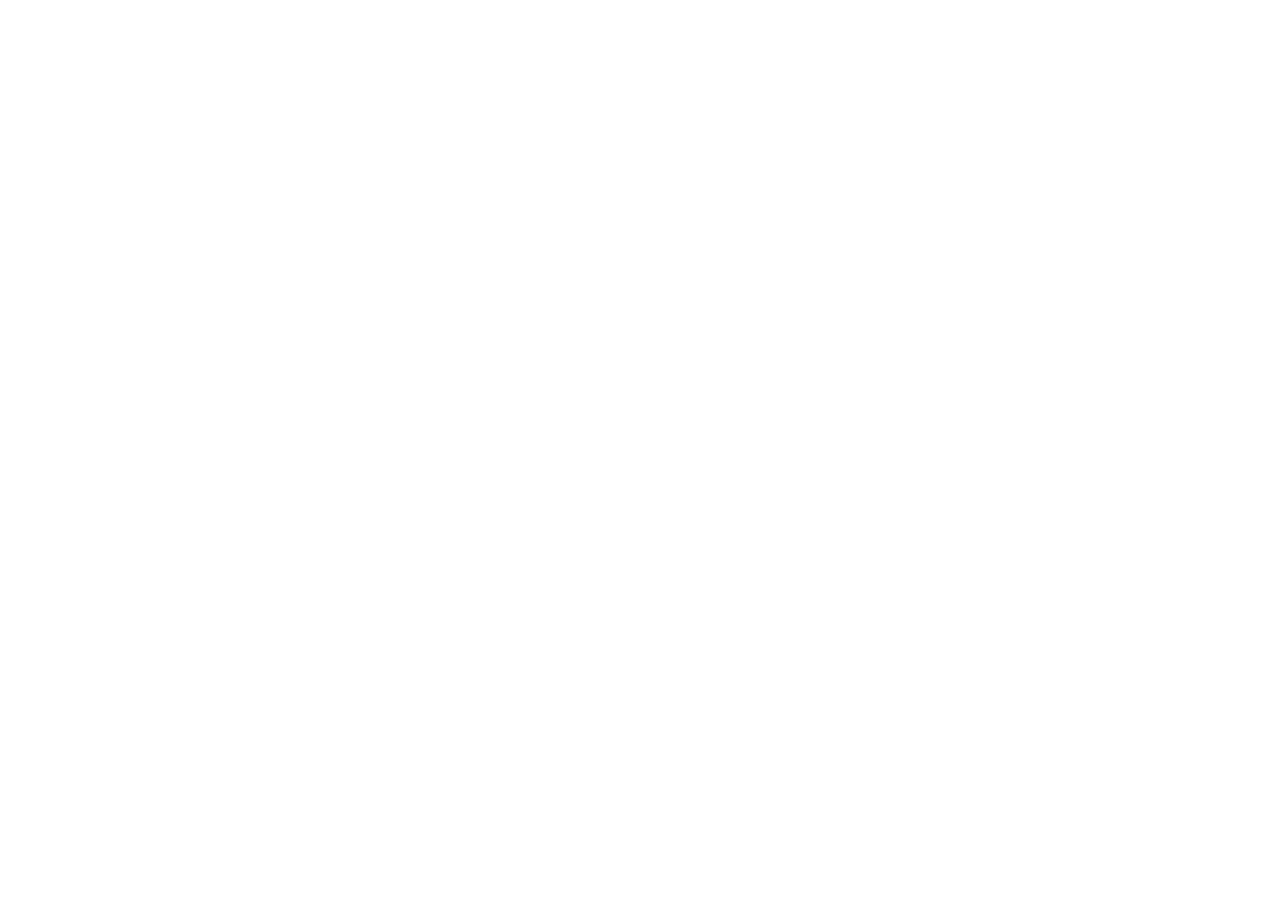
==== index.html @ 83942e4d "chore: initialisation de la structure du projet" ====
<!DOCTYPE html>
<html lang="fr">
<head>
    <meta charset="UTF-8">
    <meta name="viewport" content="width=device-width, initial-scale=1.0">
    <link rel="stylesheet" href="assets/css/style.css">
    <title>
        EducJeunes - ONG dédiée à l'éducation et à l'insertion des jeunes  </title>
    <link rel="preconnect" href="https://fonts.googleapis.com">
    <link rel="preconnect" href="https://fonts.gstatic.com" crossorigin>
    <link href="https://fonts.googleapis.com/css2?family=Oswald:wght@200..700&display=swap" rel="stylesheet">
</head>
<body>
    
</body>
</html>
---- assets/css/style.css ----
* {
    margin: 0;
    padding: 0;
    box-sizing: border-box;
}

body {
    font-family: "Oswald", sans-serif;
}
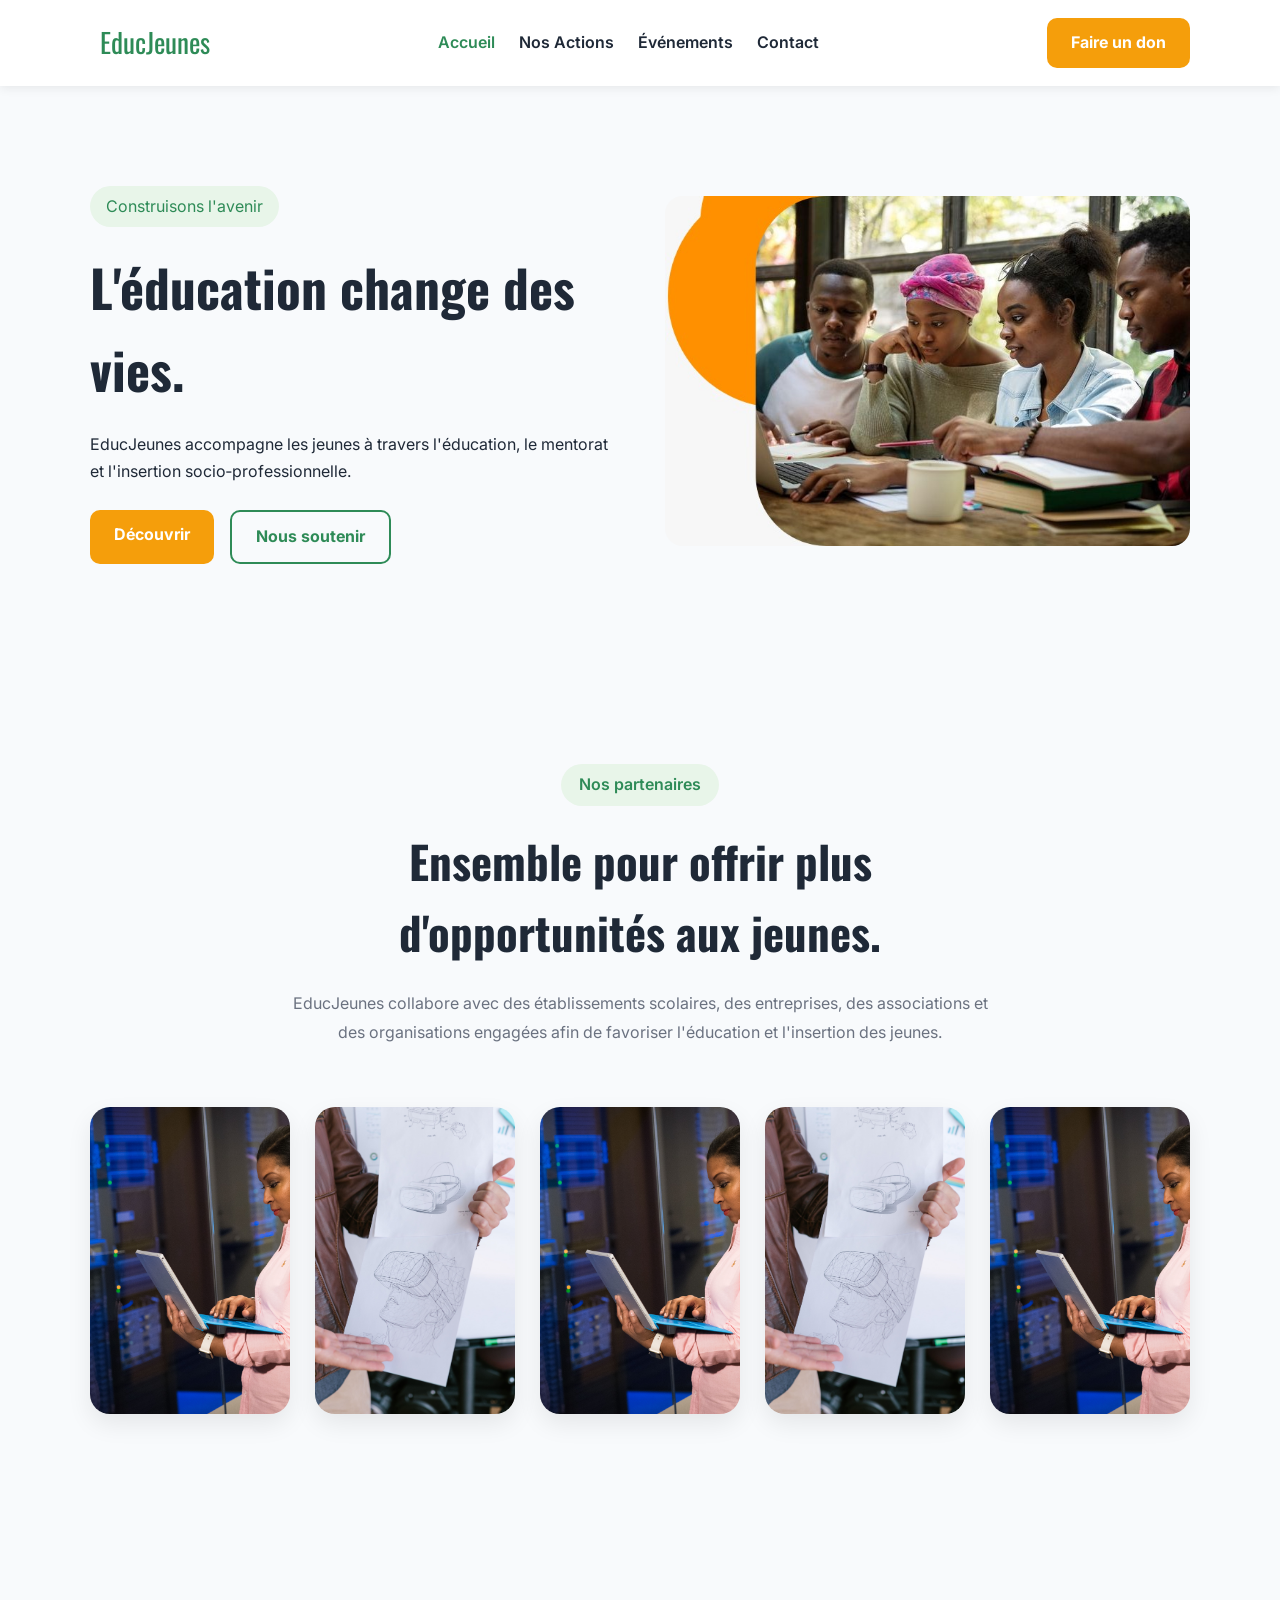
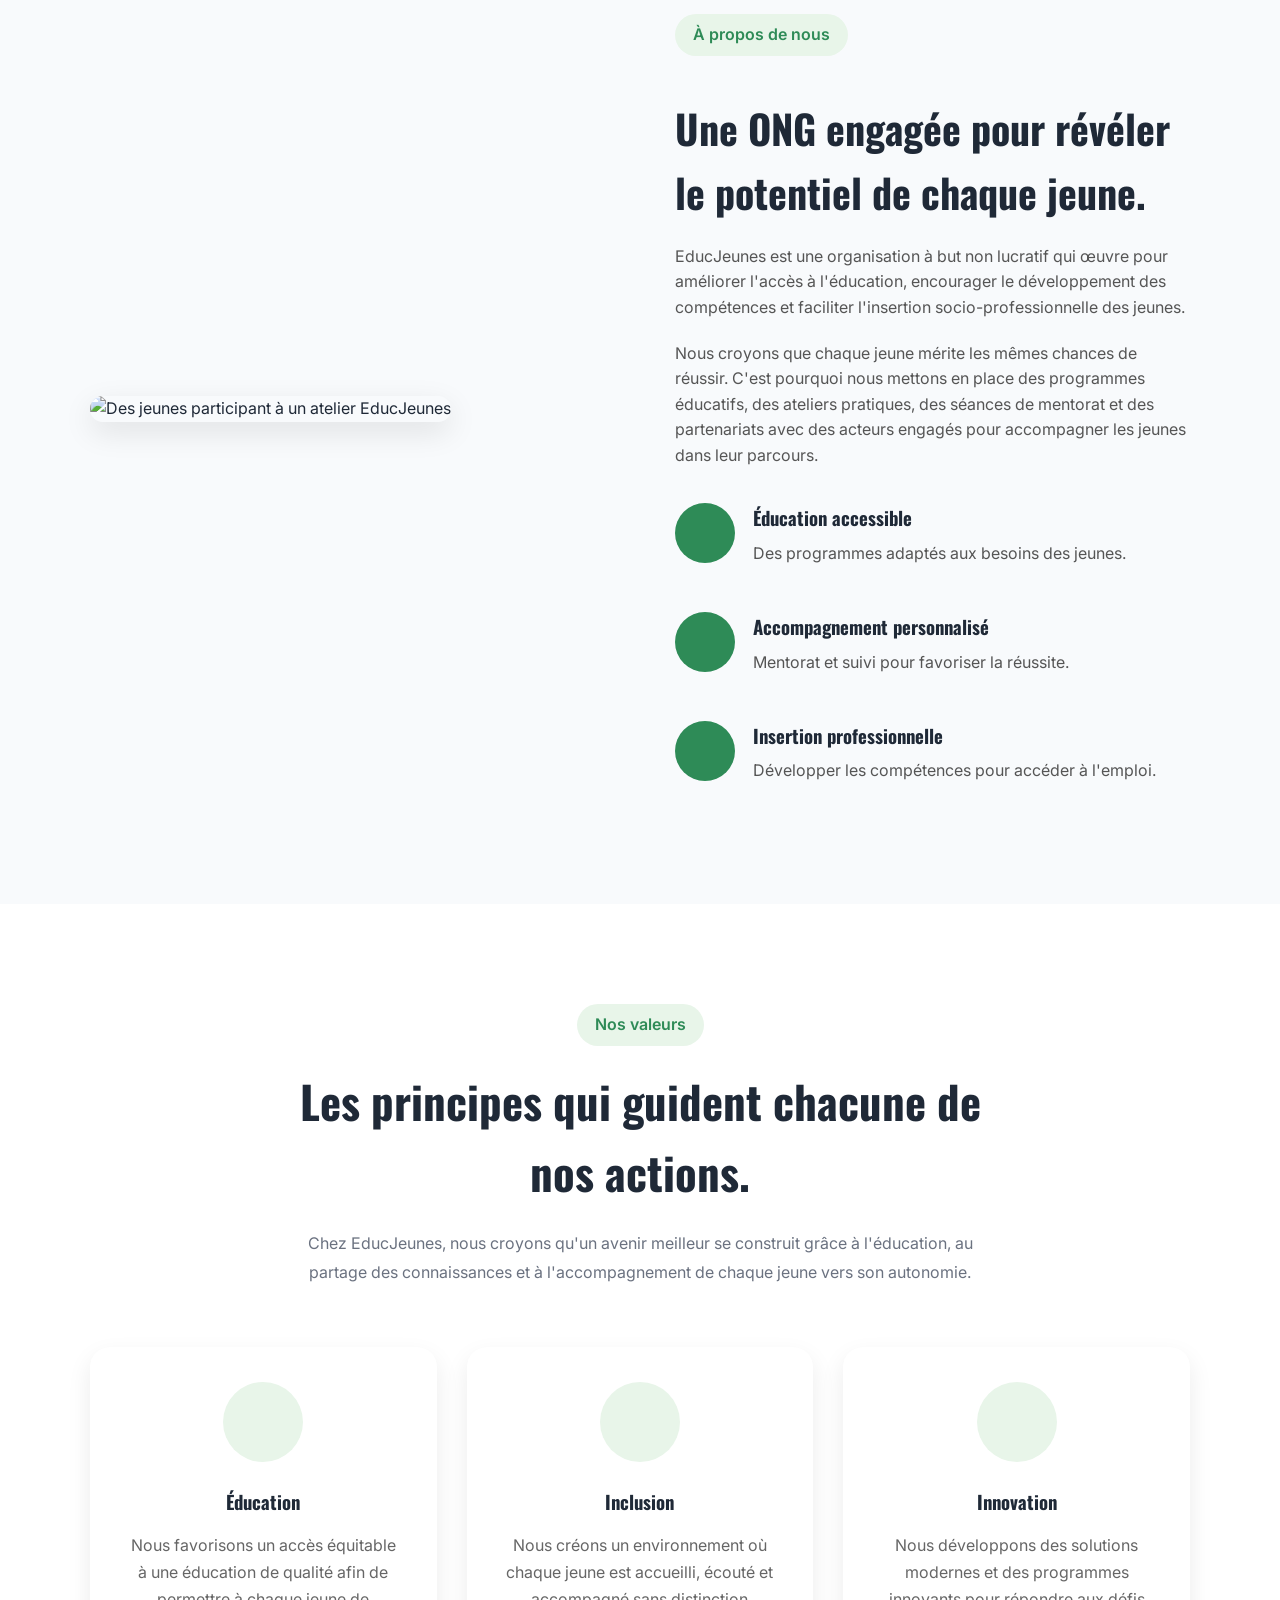
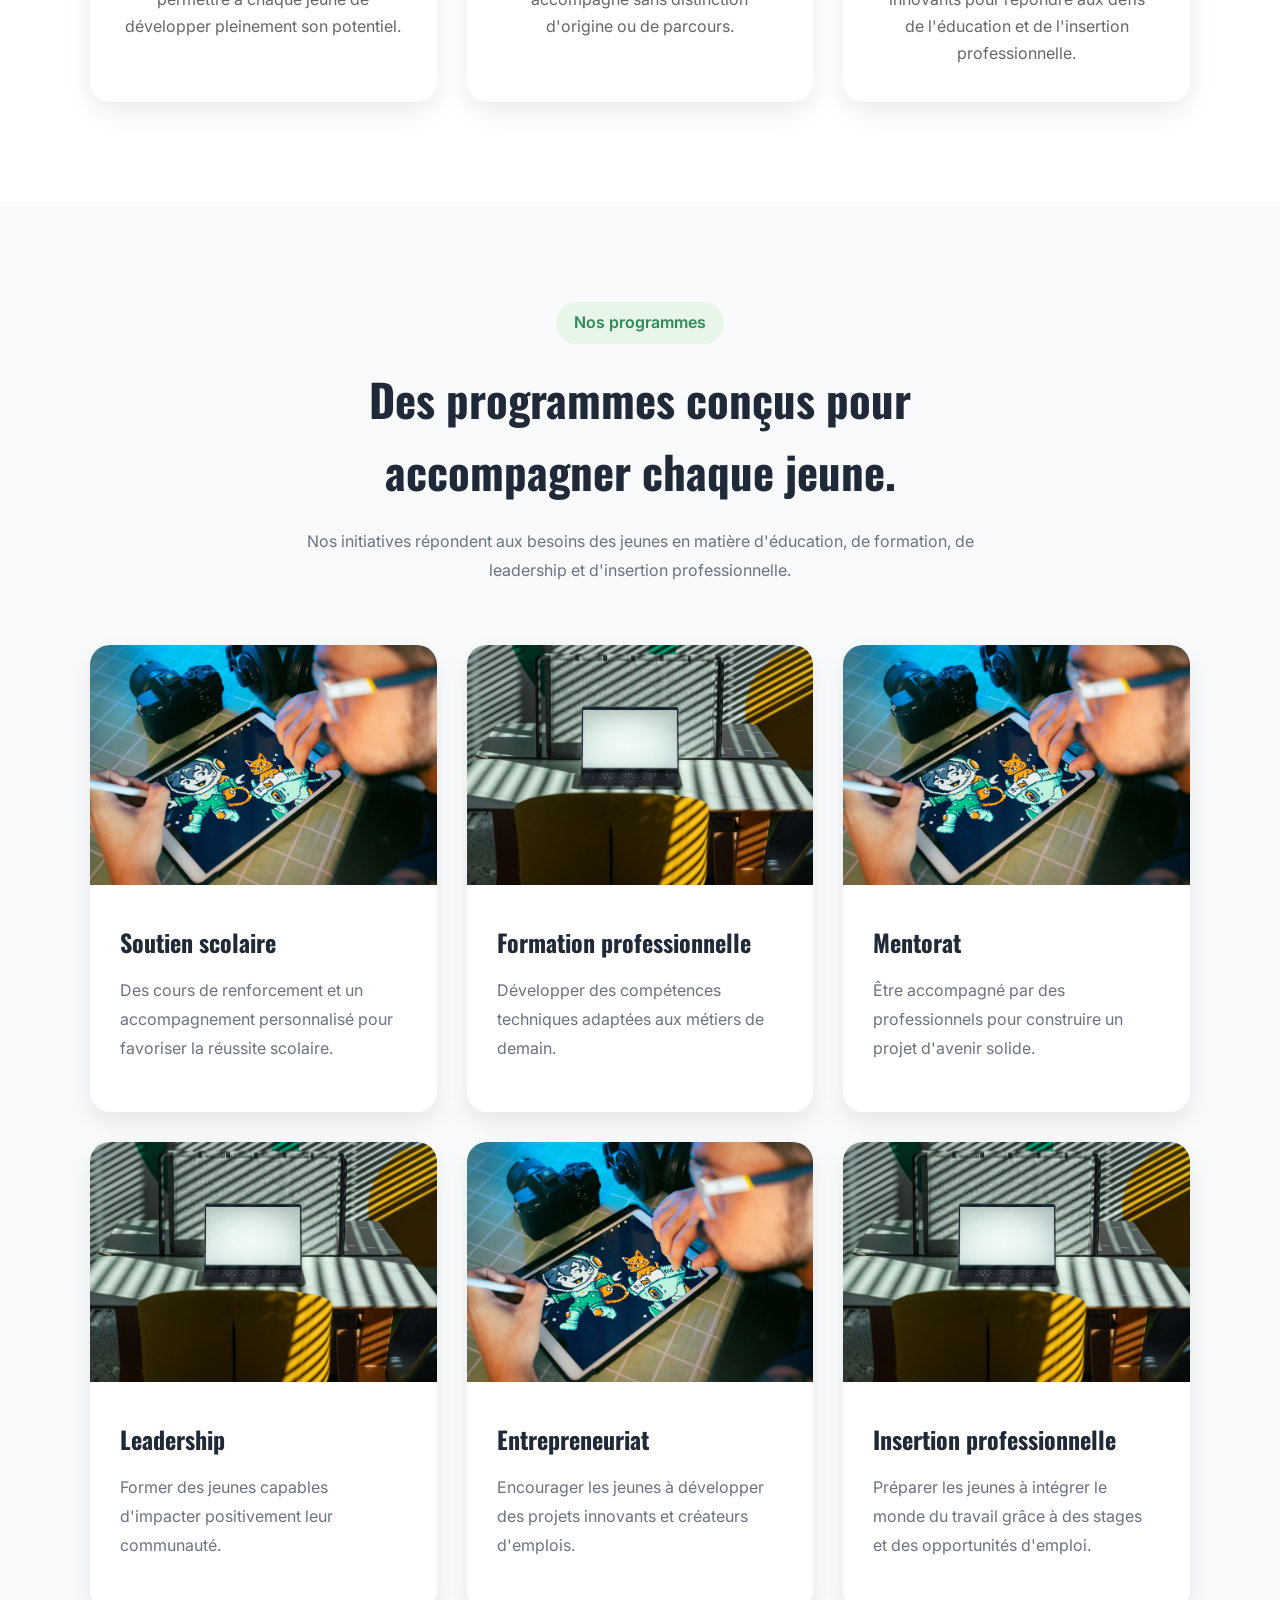
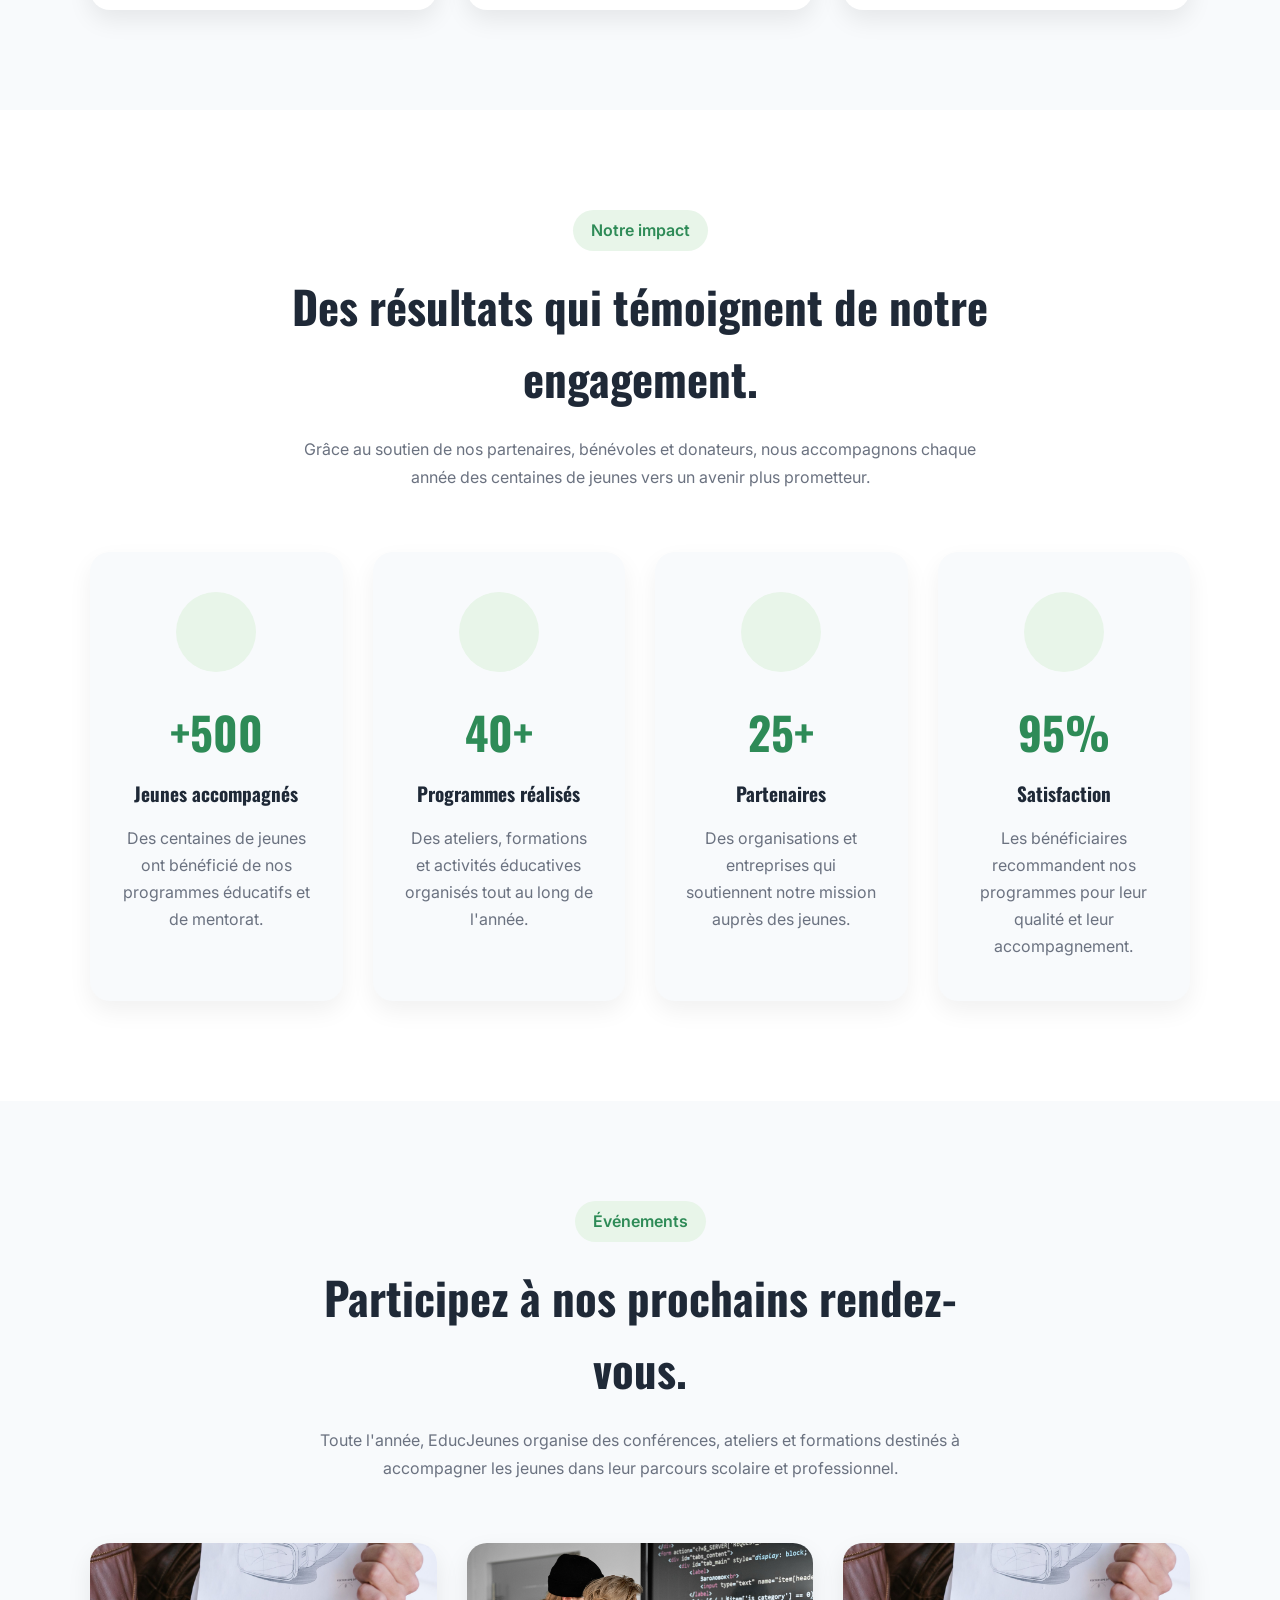
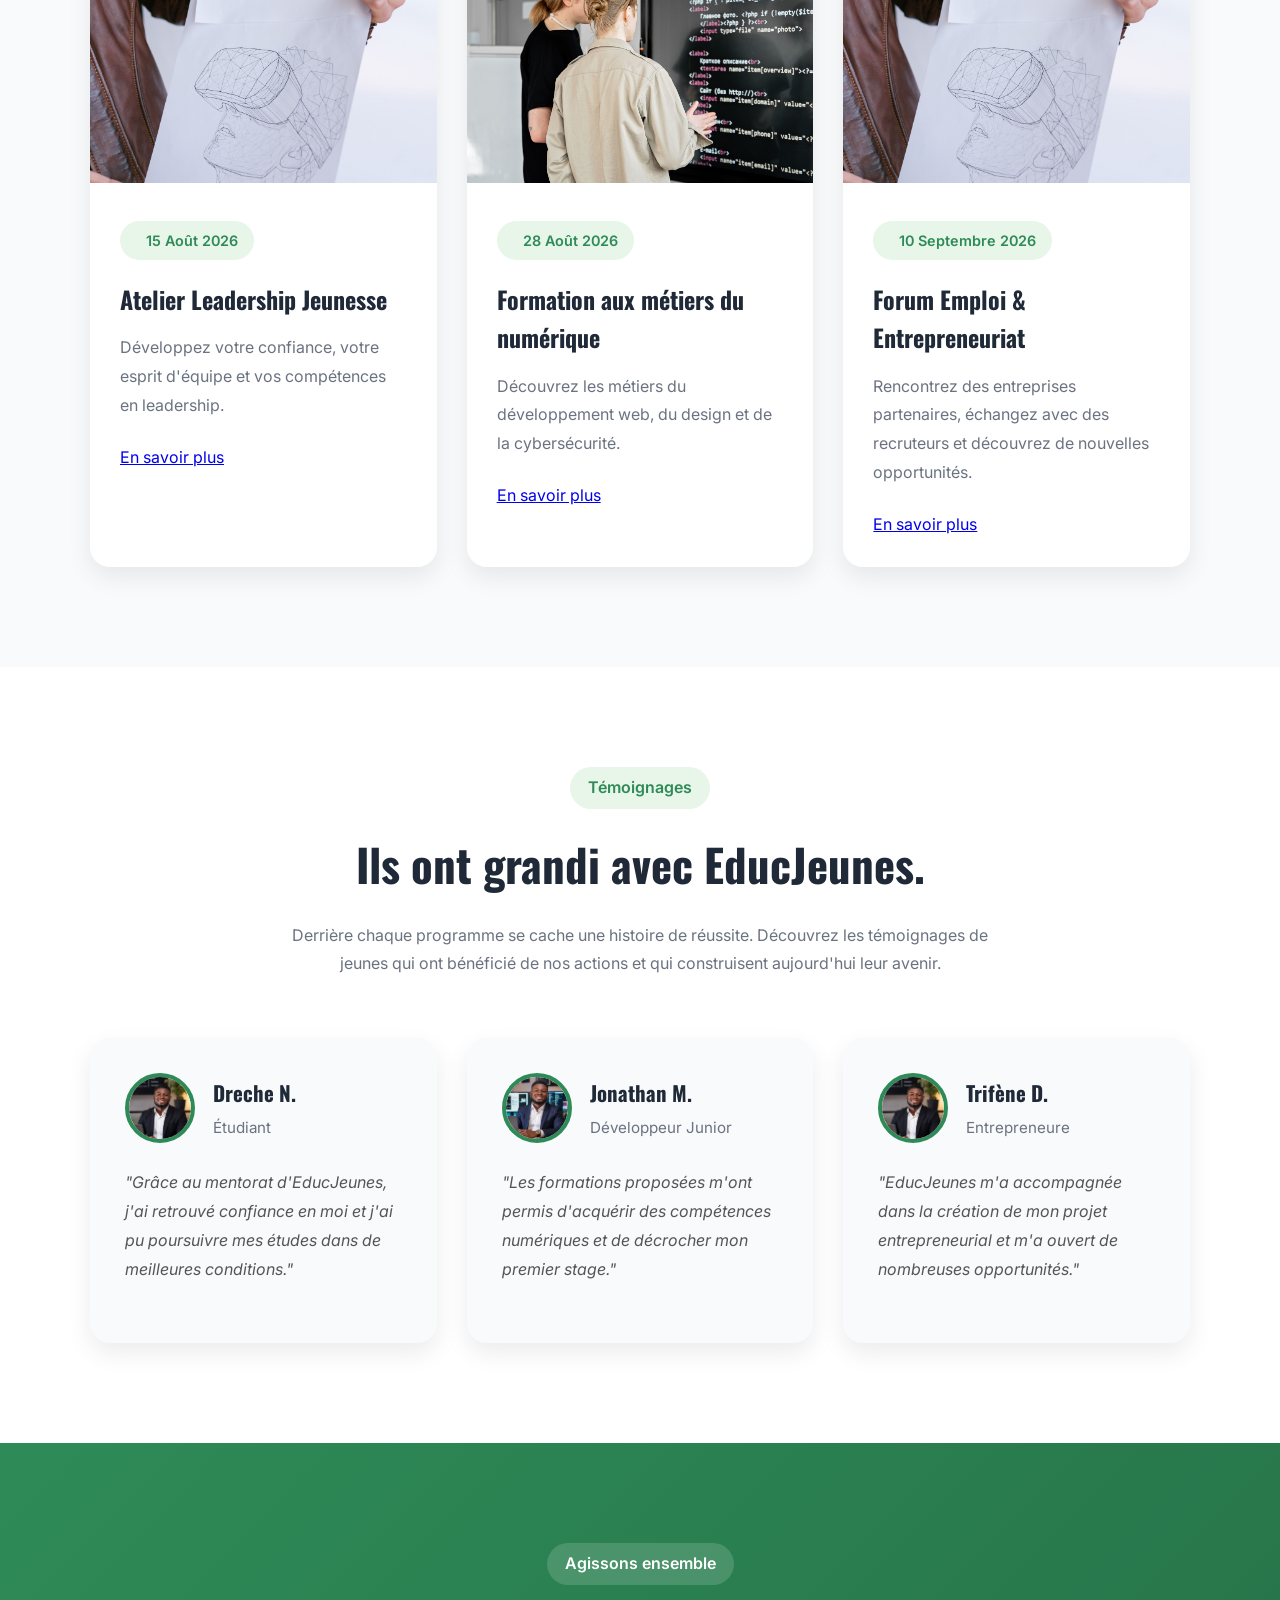
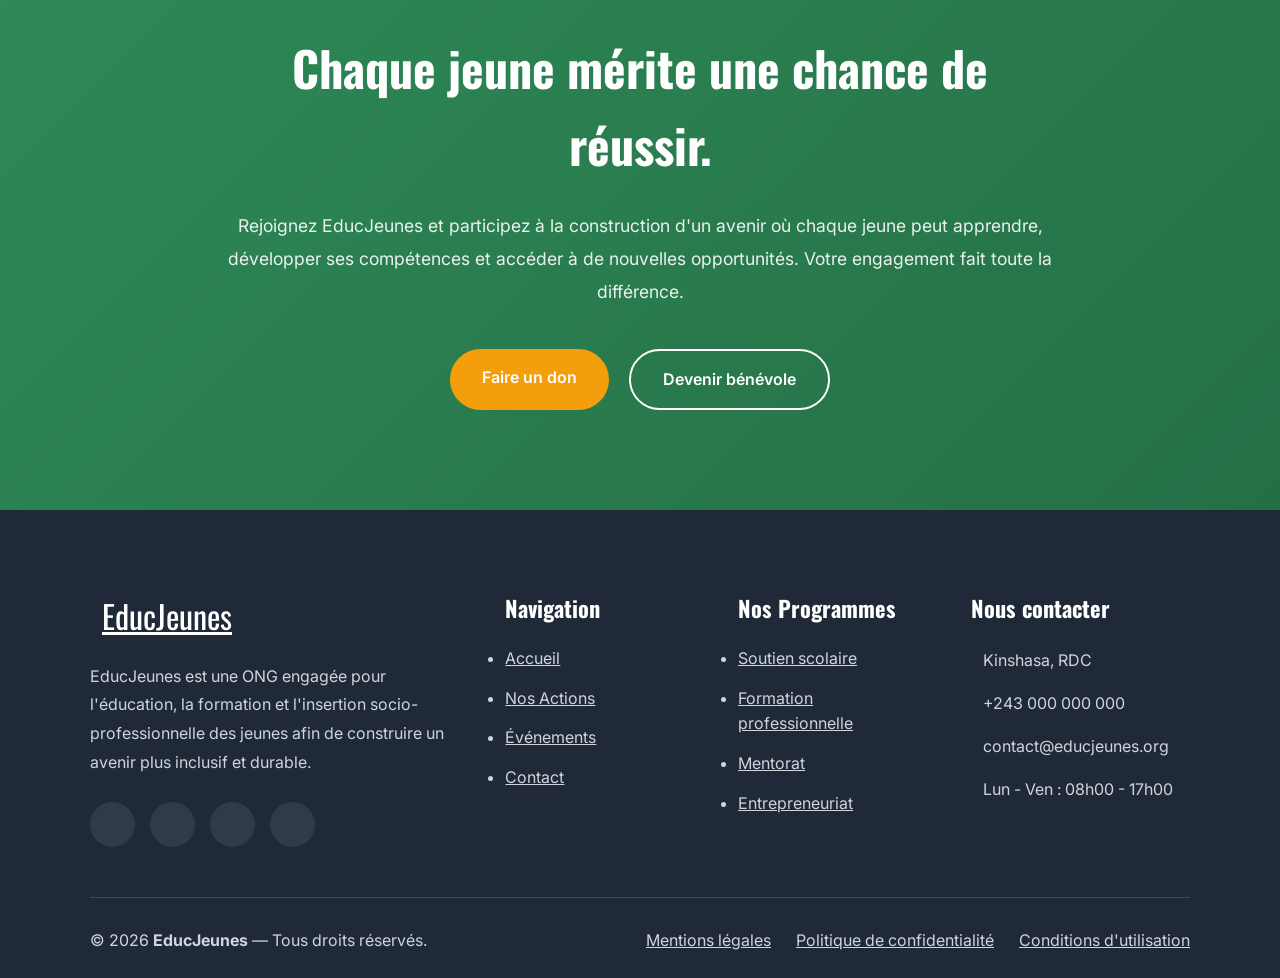
==== commit 6e3d0c1a: "feat: création de la page d'accueil EducJeunes" ====
--- a/index.html
+++ b/index.html
@@ -1,16 +1,825 @@
 <!DOCTYPE html>
 <html lang="fr">
 <head>
-    <meta charset="UTF-8">
-    <meta name="viewport" content="width=device-width, initial-scale=1.0">
-    <link rel="stylesheet" href="assets/css/style.css">
-    <title>
-        EducJeunes - ONG dédiée à l'éducation et à l'insertion des jeunes  </title>
-    <link rel="preconnect" href="https://fonts.googleapis.com">
-    <link rel="preconnect" href="https://fonts.gstatic.com" crossorigin>
-    <link href="https://fonts.googleapis.com/css2?family=Oswald:wght@200..700&display=swap" rel="stylesheet">
+  <meta charset="UTF-8">
+  <meta name="viewport" content="width=device-width, initial-scale=1.0">
+  <title>EducJeunes - ONG dédiée à l'éducation et à l'insertion des jeunes</title>
+  <link rel="preconnect" href="https://fonts.googleapis.com">
+  <link rel="preconnect" href="https://fonts.gstatic.com" crossorigin>
+  <link href="https://fonts.googleapis.com/css2?family=Oswald:wght@200..700&family=Inter:wght@300;400;600;700&display=swap" rel="stylesheet">
+  <link rel="stylesheet" href="assets/css/style.css">
+  <link rel="stylesheet" href="font/css/all.css">
 </head>
+
 <body>
-    
+  <!-- ==========================================
+      HEADER
+      ========================================== -->
+  <header class="header">
+    <div class="container">
+      <a class="logo" href="index.html"><i class="fa-solid fa-book-open-reader"></i><span>EducJeunes</span></a>
+      <nav>
+        <ul class="nav-links">
+          <li><a class="active" href="index.html">Accueil</a></li>
+          <li><a href="pages/actions.html">Nos Actions</a></li>
+          <li><a href="pages/evenements.html">Événements</a></li>
+          <li><a href="pages/contacts.html">Contact</a></li>
+        </ul>
+      </nav>
+      <a class="btn" href="pages/contacts.html">Faire un don</a>
+    </div>
+  </header>
+
+  <main>
+    <!-- ==========================================
+      HERO
+  ========================================== -->
+    <section class="hero container">
+      <div class="hero-text">
+        <span class="badge">Construisons l'avenir</span>
+        <h1>L'éducation change des vies.</h1>
+        <p>EducJeunes accompagne les jeunes à travers l'éducation, le mentorat et l'insertion socio‑professionnelle.</p>
+        <div class="actions">
+          <a class="btn" href="pages/actions.html">Découvrir</a>
+          <a class="btn-outline" href="pages/contacts.html">Nous soutenir</a>
+        </div>
+      </div>
+      <div class="hero-image">
+        <img src="assets/images/hero.jpeg" alt="Jeunes apprenant ensemble">
+      </div>
+    </section>
+
+    <!-- ==========================================
+     PARTENAIRES
+    ========================================== -->
+
+    <section class="partners">
+
+        <div class="container">
+
+            <div class="section-title">
+
+                <span class="section-tag">
+                    Nos partenaires
+                </span>
+
+                <h2>
+                    Ensemble pour offrir plus d'opportunités aux jeunes.
+                </h2>
+
+                <p>
+                    EducJeunes collabore avec des établissements scolaires,
+                    des entreprises, des associations et des organisations
+                    engagées afin de favoriser l'éducation et l'insertion
+                    des jeunes.
+                </p>
+
+            </div>
+
+            <div class="partners-grid">
+
+                <article class="partner-card">
+                    <img src="assets/images/partners.jpg" alt="UNICEF">
+                </article>
+
+                <article class="partner-card">
+                    <img src="assets/images/ceo.jpg" alt="UNESCO">
+                </article>
+
+                <article class="partner-card">
+                    <img src="assets/images/partners.jpg" alt="Akieni Academy">
+                </article>
+
+                <article class="partner-card">
+                    <img src="assets/images/ceo.jpg" alt="Orange RDC">
+                </article>
+
+                <article class="partner-card">
+                    <img src="assets/images/partners.jpg" alt="Banque partenaire">
+                </article>
+
+            </div>
+
+        </div>
+
+    </section>
+
+    <!-- ==========================================
+     À PROPOS D'EDUCJEUNES
+    ========================================== -->
+
+    <section class="about">
+
+        <div class="container about-container">
+
+            <div class="about-image">
+                <img src="assets/images/atelier.png" alt="Des jeunes participant à un atelier EducJeunes">
+            </div>
+
+            <div class="about-content">
+
+                <span class="section-tag">
+                    À propos de nous
+                </span>
+
+                <h2>
+                    Une ONG engagée pour révéler le potentiel de chaque jeune.
+                </h2>
+
+                <p>
+                    EducJeunes est une organisation à but non lucratif qui œuvre
+                    pour améliorer l'accès à l'éducation, encourager le
+                    développement des compétences et faciliter l'insertion
+                    socio-professionnelle des jeunes.
+                </p>
+
+                <p>
+                    Nous croyons que chaque jeune mérite les mêmes chances de
+                    réussir. C'est pourquoi nous mettons en place des programmes
+                    éducatifs, des ateliers pratiques, des séances de mentorat et
+                    des partenariats avec des acteurs engagés pour accompagner les
+                    jeunes dans leur parcours.
+                </p>
+
+                <div class="about-features">
+
+                    <div class="feature">
+                        <i class="fa-solid fa-book-open"></i>
+
+                        <div>
+                            <h3>Éducation accessible</h3>
+
+                            <p>Des programmes adaptés aux besoins des jeunes.</p>
+                        </div>
+                    </div>
+
+                    <div class="feature">
+                        <i class="fa-solid fa-users"></i>
+
+                        <div>
+                            <h3>Accompagnement personnalisé</h3>
+                            
+                            <p>Mentorat et suivi pour favoriser la réussite.</p>
+                        </div>
+                    </div>
+
+                    <div class="feature">
+                        <i class="fa-solid fa-briefcase"></i>
+
+                        <div>
+                            <h3>Insertion professionnelle</h3>
+                            <p>Développer les compétences pour accéder à l'emploi.</p>
+                        </div>
+                    </div>
+
+                </div>
+
+            </div>
+
+        </div>
+
+    </section>
+
+    <!-- ==========================================
+     NOS VALEURS
+    ========================================== -->
+
+    <section class="values">
+
+        <div class="container">
+
+            <div class="section-title">
+
+                <span class="section-tag">
+                    Nos valeurs
+                </span>
+
+                <h2>Les principes qui guident chacune de nos actions.</h2>
+
+                <p>
+                    Chez EducJeunes, nous croyons qu'un avenir meilleur se construit
+                    grâce à l'éducation, au partage des connaissances et à
+                    l'accompagnement de chaque jeune vers son autonomie.
+                </p>
+
+            </div>
+
+            <div class="values-grid">
+
+                <article class="value-card">
+
+                    <div class="value-icon">
+                        <i class="fa-solid fa-graduation-cap"></i>
+                    </div>
+
+                    <h3>Éducation</h3>
+
+                    <p>
+                        Nous favorisons un accès équitable à une éducation de
+                        qualité afin de permettre à chaque jeune de développer
+                        pleinement son potentiel.
+                    </p>
+
+                </article>
+
+                <article class="value-card">
+
+                    <div class="value-icon">
+                        <i class="fa-solid fa-handshake"></i>
+                    </div>
+
+                    <h3>Inclusion</h3>
+
+                    <p>
+                        Nous créons un environnement où chaque jeune est accueilli,
+                        écouté et accompagné sans distinction d'origine ou de
+                        parcours.
+                    </p>
+
+                </article>
+
+                <article class="value-card">
+
+                    <div class="value-icon">
+                        <i class="fa-solid fa-lightbulb"></i>
+                    </div>
+
+                    <h3>Innovation</h3>
+
+                    <p>
+                        Nous développons des solutions modernes et des programmes
+                        innovants pour répondre aux défis de l'éducation et de
+                        l'insertion professionnelle.
+                    </p>
+
+                </article>
+
+            </div>
+
+        </div>
+
+    </section>
+
+    <!-- ==========================================
+     NOS PROGRAMMES
+    ========================================== -->
+
+    <section class="programs">
+
+        <div class="container">
+
+            <div class="section-title">
+
+                <span class="section-tag">
+                    Nos programmes
+                </span>
+
+                <h2>
+                    Des programmes conçus pour accompagner chaque jeune.
+                </h2>
+
+                <p>
+                    Nos initiatives répondent aux besoins des jeunes en matière
+                    d'éducation, de formation, de leadership et d'insertion
+                    professionnelle.
+                </p>
+
+            </div>
+
+            <div class="programs-grid">
+
+                <!-- Programme 1 -->
+
+                <article class="program-card">
+
+                    <img src="assets/images/plan.jpg" alt="Soutien scolaire">
+
+                    <div class="program-content">
+
+                        <h3>Soutien scolaire</h3>
+
+                        <p>
+                            Des cours de renforcement et un accompagnement
+                            personnalisé pour favoriser la réussite scolaire.
+                        </p>
+
+                    </div>
+
+                </article>
+
+                <!-- Programme 2 -->
+
+                <article class="program-card">
+
+                    <img src="assets/images/code.jpg" alt="Formation professionnelle">
+
+                    <div class="program-content">
+
+                        <h3>Formation professionnelle</h3>
+
+                        <p>
+                            Développer des compétences techniques adaptées
+                            aux métiers de demain.
+                        </p>
+
+                    </div>
+
+                </article>
+
+                <!-- Programme 3 -->
+
+                <article class="program-card">
+
+                    <img src="assets/images/plan.jpg" alt="Mentorat">
+
+                    <div class="program-content">
+
+                        <h3>Mentorat</h3>
+
+                        <p>
+                            Être accompagné par des professionnels
+                            pour construire un projet d'avenir solide.
+                        </p>
+
+                    </div>
+
+                </article>
+
+                <!-- Programme 4 -->
+
+                <article class="program-card">
+
+                    <img src="assets/images/code.jpg" alt="Leadership">
+
+                    <div class="program-content">
+
+                        <h3>Leadership</h3>
+
+                        <p>
+                            Former des jeunes capables d'impacter positivement
+                            leur communauté.
+                        </p>
+
+                    </div>
+
+                </article>
+
+                <!-- Programme 5 -->
+
+                <article class="program-card">
+
+                    <img src="assets/images/plan.jpg" alt="Entrepreneuriat">
+
+                    <div class="program-content">
+
+                        <h3>Entrepreneuriat</h3>
+
+                        <p>
+                            Encourager les jeunes à développer des projets
+                            innovants et créateurs d'emplois.
+                        </p>
+
+                    </div>
+
+                </article>
+
+                <!-- Programme 6 -->
+
+                <article class="program-card">
+
+                    <img src="assets/images/code.jpg" alt="Insertion professionnelle">
+
+                    <div class="program-content">
+
+                        <h3>Insertion professionnelle</h3>
+
+                        <p>
+                            Préparer les jeunes à intégrer le monde du travail
+                            grâce à des stages et des opportunités d'emploi.
+                        </p>
+
+                    </div>
+
+                </article>
+
+            </div>
+
+        </div>
+
+    </section>
+
+    <!-- ==========================================
+    NOTRE IMPACT
+    ========================================== -->
+
+    <section class="impact">
+
+        <div class="container">
+
+            <div class="section-title">
+                <span class="section-tag">
+                    Notre impact
+                </span>
+
+                <h2>Des résultats qui témoignent de notre engagement.</h2>
+
+                <p>Grâce au soutien de nos partenaires, bénévoles et donateurs,
+                nous accompagnons chaque année des centaines de jeunes vers
+                un avenir plus prometteur.</p>
+
+            </div>
+
+            <div class="impact-grid">
+
+                <!-- Élément 1 -->
+
+                <article class="impact-card">
+
+                    <div class="impact-icon">
+                        <i class="fa-solid fa-user-graduate"></i>
+                    </div>
+
+                    <h3>+500</h3>
+                    <h4>Jeunes accompagnés</h4>
+
+                    <p>Des centaines de jeunes ont bénéficié de nos
+                    programmes éducatifs et de mentorat.</p>
+
+                </article>
+
+                <!-- Élément 2 -->
+
+                <article class="impact-card">
+
+                    <div class="impact-icon">
+                        <i class="fa-solid fa-book-open"></i>
+                    </div>
+
+                    <h3>40+</h3>
+                    <h4>Programmes réalisés</h4>
+
+                    <p>Des ateliers, formations et activités éducatives
+                    organisés tout au long de l'année.</p>
+
+                </article>
+
+                <!-- Élément 3 -->
+
+                <article class="impact-card">
+
+                    <div class="impact-icon">
+                        <i class="fa-solid fa-handshake"></i>
+                    </div>
+
+                    <h3>25+</h3>
+                    <h4>Partenaires</h4>
+
+                    <p>Des organisations et entreprises qui soutiennent
+                    notre mission auprès des jeunes.</p>
+
+                </article>
+
+                <!-- Élément 4 -->
+
+                <article class="impact-card">
+
+                    <div class="impact-icon">
+                        <i class="fa-solid fa-heart"></i>
+                    </div>
+
+                    <h3>95%</h3>
+                    <h4>Satisfaction</h4>
+
+                    <p>Les bénéficiaires recommandent nos programmes
+                    pour leur qualité et leur accompagnement.</p>
+
+                </article>
+
+            </div>
+
+        </div>
+
+    </section>
+
+    <!-- ==========================================
+    ÉVÉNEMENTS À VENIR
+    ========================================== -->
+
+    <section class="events">
+
+        <div class="container">
+
+            <div class="section-title">
+                <span class="section-tag">
+                    Événements
+                </span>
+
+                <h2>Participez à nos prochains rendez-vous.</h2>
+
+                <p>Toute l'année, EducJeunes organise des conférences,
+                ateliers et formations destinés à accompagner les
+                jeunes dans leur parcours scolaire et professionnel.</p>
+            </div>
+
+            <div class="events-grid">
+
+                <!-- Événement 1 -->
+
+                <article class="event-card">
+
+                    <img src="assets/images/ceo.jpg" alt="Atelier Leadership">
+
+                    <div class="event-content">
+
+                        <span class="event-date">
+                            <i class="fa-solid fa-calendar-days"></i>
+                            15 Août 2026
+                        </span>
+
+                        <h3>Atelier Leadership Jeunesse</h3>
+
+                        <p>Développez votre confiance, votre esprit
+                        d'équipe et vos compétences en leadership.</p>
+
+                        <a href="pages/evenements.html" class="btn-secondary">En savoir plus</a>
+
+                    </div>
+
+                </article>
+
+                <!-- Événement 2 -->
+
+                <article class="event-card">
+
+                    <img src="assets/images/team2.jpg" alt="Formation numérique">
+
+                    <div class="event-content">
+                        <span class="event-date">
+                            <i class="fa-solid fa-calendar-days"></i>
+                            28 Août 2026
+                        </span>
+
+                        <h3>Formation aux métiers du numérique</h3>
+
+                        <p>Découvrez les métiers du développement web,
+                        du design et de la cybersécurité.</p>
+
+                        <a href="pages/evenements.html" class="btn-secondary">En savoir plus</a>
+                    </div>
+
+                </article>
+
+                <!-- Événement 3 -->
+
+                <article class="event-card">
+
+                    <img src="assets/images/ceo.jpg" alt="Forum de l'emploi">
+
+                    <div class="event-content">
+
+                        <span class="event-date">
+                            <i class="fa-solid fa-calendar-days"></i>10 Septembre 2026
+                        </span>
+
+                        <h3>Forum Emploi & Entrepreneuriat</h3>
+
+                        <p>Rencontrez des entreprises partenaires,
+                            échangez avec des recruteurs et découvrez
+                            de nouvelles opportunités.</p>
+
+                        <a href="pages/evenements.html" class="btn-secondary">En savoir plus</a>
+                    </div>
+
+                </article>
+
+            </div>
+        </div>
+
+    </section>
+
+    <!-- ==========================================
+    TÉMOIGNAGES
+    ========================================== -->
+
+    <section class="testimonials">
+
+        <div class="container">
+
+            <div class="section-title">
+                <span class="section-tag">Témoignages</span>
+
+                <h2>Ils ont grandi avec EducJeunes.</h2>
+
+                <p>Derrière chaque programme se cache une histoire de réussite.
+                Découvrez les témoignages de jeunes qui ont bénéficié de nos
+                actions et qui construisent aujourd'hui leur avenir.</p>
+            </div>
+
+            <div class="testimonials-grid">
+
+                <!-- Témoignage 1 -->
+
+                <article class="testimonial-card">
+
+                    <div class="testimonial-header">
+
+                        <img src="assets/images/perso.png" alt="Portrait de Grâce">
+
+                        <div>
+                            <h3>Dreche N.</h3>
+                            <span>Étudiant</span>
+                        </div>
+
+                    </div>
+
+                    <p>"Grâce au mentorat d'EducJeunes, j'ai retrouvé confiance
+                    en moi et j'ai pu poursuivre mes études dans de meilleures
+                    conditions."</p>
+
+                    <div class="stars">
+                        <i class="fa-solid fa-star"></i>
+                        <i class="fa-solid fa-star"></i>
+                        <i class="fa-solid fa-star"></i>
+                        <i class="fa-solid fa-star"></i>
+                        <i class="fa-solid fa-star"></i>
+                    </div>
+
+                </article>
+
+                <!-- Témoignage 2 -->
+
+                <article class="testimonial-card">
+
+                    <div class="testimonial-header">
+
+                        <img src="assets/images/Personnaliser0.png" alt="Portrait de David">
+
+                        <div>
+                            <h3>Jonathan M.</h3>
+
+                            <span>Développeur Junior</span>
+                        </div>
+
+                    </div>
+
+                    <p>"Les formations proposées m'ont permis d'acquérir des
+                    compétences numériques et de décrocher mon premier stage."</p>
+
+                    <div class="stars">
+                        <i class="fa-solid fa-star"></i>
+                        <i class="fa-solid fa-star"></i>
+                        <i class="fa-solid fa-star"></i>
+                        <i class="fa-solid fa-star"></i>
+                        <i class="fa-solid fa-star"></i>
+                    </div>
+
+                </article>
+
+                <!-- Témoignage 3 -->
+
+                <article class="testimonial-card">
+
+                    <div class="testimonial-header">
+
+                        <img src="assets/images/perso.png" alt="Portrait de Sarah">
+
+                        <div>
+
+                            <h3>Trifène D.</h3>
+
+                            <span>Entrepreneure</span>
+
+                        </div>
+
+                    </div>
+
+                    <p>"EducJeunes m'a accompagnée dans la création de mon projet
+                    entrepreneurial et m'a ouvert de nombreuses opportunités."</p>
+
+                    <div class="stars">
+                        <i class="fa-solid fa-star"></i>
+                        <i class="fa-solid fa-star"></i>
+                        <i class="fa-solid fa-star"></i>
+                        <i class="fa-solid fa-star"></i>
+                        <i class="fa-solid fa-star"></i>
+                    </div>
+
+                </article>
+
+            </div>
+
+        </div>
+
+    </section>
+
+    <!-- ==========================================
+    APPEL À L'ACTION
+    ========================================== -->
+
+    <section class="cta">
+
+        <div class="container">
+
+            <div class="cta-content">
+
+                <span class="section-tag">Agissons ensemble</span>
+
+                <h2>Chaque jeune mérite une chance de réussir.</h2>
+
+                <p>Rejoignez EducJeunes et participez à la construction d'un avenir
+                où chaque jeune peut apprendre, développer ses compétences et
+                accéder à de nouvelles opportunités. Votre engagement fait toute
+                la différence.</p>
+
+                <div class="cta-buttons">
+                    <a href="pages/contacts.html" class="btn-primary">Faire un don</a>
+                    <a href="pages/actions.html" class="btn-secondary">Devenir bénévole</a>
+                </div>
+            </div>
+        </div>
+    </section>
+  </main>
+
+  <!-- ==========================================
+    FOOTER
+  ========================================== -->
+
+  <footer class="footer">
+      <div class="container">
+          <div class="footer-grid">
+              <!-- Présentation -->
+
+              <div class="footer-about">
+                  <a href="index.html" class="footer-logo"><i class="fa-solid fa-book-open-reader"></i>EducJeunes</a>
+
+                  <p>EducJeunes est une ONG engagée pour l'éducation,
+                    la formation et l'insertion socio-professionnelle
+                    des jeunes afin de construire un avenir plus
+                    inclusif et durable.</p>
+
+                  <div class="social-links">
+                      <a href="#" aria-label="Facebook"><i class="fa-brands fa-facebook-f"></i></a>
+                      <a href="#" aria-label="Instagram"><i class="fa-brands fa-instagram"></i></a>
+                      <a href="#" aria-label="LinkedIn"><i class="fa-brands fa-linkedin-in"></i></a>
+                      <a href="#" aria-label="YouTube"><i class="fa-brands fa-youtube"></i></a>
+                  </div>
+              </div>
+
+              <!-- Navigation -->
+
+              <div>
+                  <h3>Navigation</h3>
+
+                  <ul>
+                      <li><a href="index.html">Accueil</a></li>
+                      <li><a href="pages/actions.html">Nos Actions</a></li>
+                      <li><a href="pages/evenements.html">Événements</a></li>
+                      <li><a href="pages/contacts.html">Contact</a></li>
+                  </ul>
+              </div>
+
+              <!-- Programmes -->
+
+              <div>
+                  <h3>Nos Programmes</h3>
+
+                  <ul>
+                      <li><a href="pages/actions.html">Soutien scolaire</a></li>
+                      <li><a href="pages/actions.html">Formation professionnelle</a></li>
+                      <li><a href="pages/actions.html">Mentorat</a></li>
+                      <li><a href="pages/actions.html">Entrepreneuriat</a></li>
+                  </ul>
+              </div>
+
+              <!-- Contact -->
+
+              <div>
+                  <h3>Nous contacter</h3>
+
+                  <ul class="contact-info">
+                      <li><i class="fa-solid fa-location-dot"></i>Kinshasa, RDC</li>
+                      <li><i class="fa-solid fa-phone"></i>+243 000 000 000</li>
+                      <li><i class="fa-solid fa-envelope"></i>contact@educjeunes.org</li>
+                      <li><i class="fa-solid fa-clock"></i>Lun - Ven : 08h00 - 17h00</li>
+                  </ul>
+              </div>
+           </div>
+
+           <hr>
+
+           <div class="footer-bottom">
+              <p>
+                    © 2026 <strong>EducJeunes</strong> — Tous droits réservés.
+              </p>
+
+              <div class="footer-links">
+                  <a href="#">Mentions légales</a>
+                  <a href="#">Politique de confidentialité</a>
+                  <a href="#">Conditions d'utilisation</a>
+                </div>
+            </div>
+        </div>
+    </footer>
+
 </body>
 </html>
--- a/assets/css/style.css
+++ b/assets/css/style.css
@@ -1,9 +1,911 @@
-* {
-    margin: 0;
-    padding: 0;
-    box-sizing: border-box;
-}
-
-body {
-    font-family: "Oswald", sans-serif;
+/*==================================================
+    RESET CSS
+==================================================*/
+
+*{
+    margin:0;
+    padding:0;
+    box-sizing:border-box;
+}
+
+/*==================================================
+    VARIABLES
+==================================================*/
+
+:root{
+    --green:#2E8B57;
+    --orange:#F59E0B;
+    --dark:#1F2937;
+    --light:#F8FAFC;
+    --white:#FFFFFF;
+}
+
+/*==================================================
+    STYLE GÉNÉRAL
+==================================================*/
+
+body{
+    font-family:Inter,sans-serif;
+    color:var(--dark);
+    background:var(--light);
+    line-height:1.6;
+}
+
+/*==================================================
+    ESPACEMENT DES SECTIONS
+==================================================*/
+
+main section{
+    padding:100px 0;
+}
+
+/*==================================================
+    TITRES
+==================================================*/
+
+h1,
+h2,
+h3,
+h4,
+.logo{
+    font-family:Oswald,sans-serif;
+}
+
+/*==================================================
+    CONTAINER
+==================================================*/
+
+.container{
+    width:min(1100px,90%);
+    margin:auto;
+}
+
+/*==================================================
+    HEADER
+==================================================*/
+
+.header{
+    background:var(--white);
+    position:sticky;
+    top:0;
+    box-shadow:0 2px 10px rgba(0,0,0,.08);
+    z-index:1000;
+}
+.header .container{
+    display:flex;
+    justify-content:space-between;
+    align-items:center;
+    padding:18px 0;
+}
+
+/*==================================================
+    LOGO
+==================================================*/
+
+.logo{
+    display:flex;
+    align-items:center;
+    gap:10px;
+    color:var(--green);
+    font-size:1.7rem;
+    text-decoration:none;
+}
+
+/*==================================================
+    NAVIGATION
+==================================================*/
+
+.nav-links{
+    display:flex;
+    gap:24px;
+    list-style:none;
+}
+.nav-links a{
+    text-decoration:none;
+    color:var(--dark);
+    font-weight:600;
+    transition:.3s;
+}
+.nav-links a.active,
+.nav-links a:hover{
+    color:var(--green);
+}
+
+/*==================================================
+    BOUTONS
+==================================================*/
+
+.btn,
+.btn-outline{
+    display:inline-block;
+    padding:12px 24px;
+    border-radius:10px;
+    text-decoration:none;
+    font-weight:700;
+    transition:.3s;
+}
+.btn{
+    background:var(--orange);
+    color:var(--white);
+}
+.btn:hover{
+    background:#D97706;
+    transform:translateY(-5px);
+}
+.btn-outline{
+    border:2px solid var(--green);
+    color:var(--green);
+}
+.btn-outline:hover{
+    background:var(--green);
+    color:var(--white);
+    transform:translateY(-5px);
+}
+
+/*==================================================
+    HERO
+==================================================*/
+
+.hero{
+    display:grid;
+    grid-template-columns:1fr 1fr;
+    align-items:center;
+    gap:50px;
+}
+.badge{
+    display:inline-block;
+    background:#E8F5E9;
+    color:var(--green);
+    padding:8px 16px;
+    border-radius:999px;
+}
+.hero h1{
+    font-size:3.2rem;
+    margin:20px 0;
+}
+.hero p{
+    margin-bottom:25px;
+    line-height:1.7;
+}
+.actions{
+    display:flex;
+    gap:16px;
+}
+.hero-image img{
+    width:100%;
+    border-radius:18px;
+}
+
+/*==================================================
+    RESPONSIVE
+==================================================*/
+
+@media(max-width:768px){
+    .header .container,
+    .nav-links,
+    .actions{
+        flex-direction:column;
+    }
+    .hero{
+        grid-template-columns:1fr;
+    }
+}
+
+/*==================================================
+    TITRES DES SECTIONS
+==================================================*/
+
+.section-title{
+    text-align:center;
+    max-width:700px;
+    margin:0 auto 60px;
+}
+.section-tag{
+    display:inline-block;
+    background:#E8F5E9;
+    color:var(--green);
+    padding:8px 18px;
+    border-radius:999px;
+    font-weight:600;
+    margin-bottom:20px;
+}
+.section-title h2{
+    font-size:2.8rem;
+    margin-bottom:20px;
+    color:var(--dark);
+}
+.section-title p{
+    color:#6B7280;
+    line-height:1.8;
+}
+
+/*==================================================
+    PARTENAIRES
+==================================================*/
+
+.partners-grid{
+    display:grid;
+    grid-template-columns:repeat(5,1fr);
+    gap:25px;
+    margin-top:60px;
+}
+.partner-card{
+    overflow:hidden;
+    border-radius:20px;
+    box-shadow:0 10px 25px rgba(0,0,0,.08);
+    transition:.3s;
+    cursor:pointer;
+}
+.partner-card:hover{
+    transform:translateY(-8px);
+}
+.partner-card img{
+    width:100%;
+    height:100%;
+    min-height:180px;
+    object-fit:cover;
+    transition:.4s;
+}
+.partner-card:hover img{
+    transform:scale(1.08);
+}
+
+/*==================================================
+    ABOUT
+==================================================*/
+
+.about-container{
+    display:grid;
+    grid-template-columns:1fr 1fr;
+    gap:70px;
+    align-items:center;
+}
+.about-image img{
+    border-radius:20px;
+    box-shadow:0 10px 30px rgba(0,0,0,.10);
+}
+.about-content h2{
+    font-size:2.5rem;
+    margin:20px 0;
+}
+.about-content p{
+    margin-bottom:20px;
+    color:#555;
+}
+.about-features{
+    margin-top:35px;
+    display:flex;
+    flex-direction:column;
+    gap:25px;
+}
+.feature{
+    display:flex;
+    gap:18px;
+    align-items:flex-start;
+}
+.feature i{
+    width:60px;
+    height:60px;
+    display:flex;
+    justify-content:center;
+    align-items:center;
+    border-radius:50%;
+    background:var(--green);
+    color:white;
+    font-size:1.4rem;
+}
+.feature h3{
+    margin-bottom:8px;
+}
+
+/*==================================================
+    VALEURS
+==================================================*/
+
+.values{
+    background:white;
+}
+.values-grid{
+    display:grid;
+    grid-template-columns:repeat(3,1fr);
+    gap:30px;
+}
+.value-card{
+    background:white;
+    padding:35px;
+    border-radius:20px;
+    text-align:center;
+    box-shadow:0 10px 25px rgba(0,0,0,.08);
+    transition:.3s;
+}
+.value-card:hover{
+    transform:translateY(-8px);
+}
+.value-icon{
+    width:80px;
+    height:80px;
+    margin:auto;
+    border-radius:50%;
+    background:#E8F5E9;
+    color:var(--green);
+    display:flex;
+    justify-content:center;
+    align-items:center;
+    font-size:2rem;
+    margin-bottom:25px;
+}
+.value-card h3{
+    margin-bottom:15px;
+}
+.value-card p{
+    color:#666;
+    line-height:1.7;
+}
+
+/*==================================================
+    NOS PROGRAMMES
+==================================================*/
+
+.programs{
+    background:#F8FAFC;
+}
+.programs-grid{
+    display:grid;
+    grid-template-columns:repeat(3,1fr);
+    gap:30px;
+}
+.program-card{
+    background:var(--white);
+    border-radius:20px;
+    overflow:hidden;
+    box-shadow:0 10px 25px rgba(0,0,0,.08);
+    transition:.35s;
+}
+.program-card:hover{
+    transform:translateY(-10px);
+}
+.program-card img{
+    width:100%;
+    height:240px;
+    object-fit:cover;
+}
+.program-content{
+    padding:30px;
+}
+.program-content h3{
+    font-size:1.5rem;
+    margin-bottom:15px;
+    color:var(--dark);
+}
+.program-content p{
+    color:#6B7280;
+    line-height:1.8;
+    margin-bottom:20px;
+}
+.program-content a{
+    color:var(--green);
+    font-weight:600;
+    transition:.3s;
+}
+.program-content a:hover{
+    color:var(--orange);
+}
+
+/*==================================================
+    RESPONSIVE PROGRAMMES
+==================================================*/
+
+@media(max-width:992px){
+    .programs-grid{
+        grid-template-columns:repeat(2,1fr);
+    }
+}
+
+@media(max-width:768px){
+    .programs-grid{
+        grid-template-columns:1fr;
+    }
+    .program-card img{
+        height:220px;
+    }
+}
+
+/*==================================================
+    NOTRE IMPACT
+==================================================*/
+
+.impact{
+    background:var(--white);
+}
+.impact-grid{
+    display:grid;
+    grid-template-columns:repeat(4,1fr);
+    gap:30px;
+    margin-top:60px;
+}
+.impact-card{
+    background:var(--light);
+    padding:40px 30px;
+    border-radius:20px;
+    text-align:center;
+    transition:.35s;
+    box-shadow:0 10px 25px rgba(0,0,0,.06);
+}
+.impact-card:hover{
+    transform:translateY(-10px);
+    background:var(--white);
+    box-shadow:0 15px 35px rgba(0,0,0,.10);
+}
+.impact-icon{
+    width:80px;
+    height:80px;
+    margin:0 auto 25px;
+    display:flex;
+    justify-content:center;
+    align-items:center;
+    border-radius:50%;
+    background:#E8F5E9;
+    color:var(--green);
+    font-size:2rem;
+}
+.impact-card h3{
+    font-size:2.8rem;
+    color:var(--green);
+    margin-bottom:10px;
+}
+.impact-card h4{
+    font-size:1.2rem;
+    color:var(--dark);
+    margin-bottom:15px;
+}
+.impact-card p{
+    color:#6B7280;
+    line-height:1.7;
+}
+
+/*==================================================
+    RESPONSIVE IMPACT
+==================================================*/
+
+@media(max-width:992px){
+    .impact-grid{
+        grid-template-columns:repeat(2,1fr);
+    }
+}
+
+@media(max-width:768px){
+    .impact{
+        padding:80px 0;
+    }
+    .impact-grid{
+        grid-template-columns:1fr;
+        gap:25px;
+    }
+    .impact-card{
+        padding:35px 25px;
+    }
+}
+
+/*=================================================
+    ÉVÉNEMENTS
+==================================================*/
+
+.events{
+    background:#F8FAFC;
+}
+.events-grid{
+    display:grid;
+    grid-template-columns:repeat(3,1fr);
+    gap:30px;
+    margin-top:60px;
+}
+.event-card{
+    background:var(--white);
+    border-radius:20px;
+    overflow:hidden;
+    box-shadow:0 10px 25px rgba(0,0,0,.08);
+    transition:.35s;
+}
+.event-card:hover{
+    transform:translateY(-10px);
+    box-shadow:0 18px 35px rgba(0,0,0,.12);
+}
+.event-card img{
+    width:100%;
+    height:240px;
+    object-fit:cover;
+}
+.event-content{
+    padding:30px;
+}
+.event-date{
+    display:inline-flex;
+    align-items:center;
+    gap:10px;
+    padding:8px 16px;
+    margin-bottom:20px;
+    background:#E8F5E9;
+    color:var(--green);
+    border-radius:50px;
+    font-size:.9rem;
+    font-weight:600;
+}
+.event-date i{
+    color:var(--orange);
+}
+.event-content h3{
+    font-size:1.5rem;
+    margin-bottom:15px;
+    color:var(--dark);
+}
+.event-content p{
+    color:#6B7280;
+    line-height:1.8;
+    margin-bottom:25px;
+}
+.event-content .btn-secondary{
+    display:inline-block;
+}
+
+/*==================================================
+    RESPONSIVE ÉVÉNEMENTS
+==================================================*/
+
+@media(max-width:992px){
+    .events-grid{
+        grid-template-columns:repeat(2,1fr);
+    }
+}
+
+@media(max-width:768px){
+    .events-grid{
+        grid-template-columns:1fr;
+    }
+    .event-card img{
+        height:220px;
+    }
+}
+/*==================================================
+    TÉMOIGNAGES
+==================================================*/
+
+.testimonials{
+    background:var(--white);
+}
+.testimonials-grid{
+    display:grid;
+    grid-template-columns:repeat(3,1fr);
+    gap:30px;
+    margin-top:60px;
+}
+.testimonial-card{
+    background:var(--light);
+    padding:35px;
+    border-radius:20px;
+    box-shadow:0 10px 25px rgba(0,0,0,.08);
+    transition:.35s;
+}
+.testimonial-card:hover{
+    transform:translateY(-10px);
+    box-shadow:0 18px 35px rgba(0,0,0,.12);
+}
+.testimonial-header{
+    display:flex;
+    align-items:center;
+    gap:18px;
+    margin-bottom:25px;
+}
+.testimonial-header img{
+    width:70px;
+    height:70px;
+    border-radius:50%;
+    object-fit:cover;
+    border:4px solid var(--green);
+}
+.testimonial-header h3{
+    font-size:1.3rem;
+    color:var(--dark);
+    margin-bottom:5px;
+}
+.testimonial-header span{
+    color:#6B7280;
+    font-size:.95rem
+}
+.testimonial-card p{
+    color:#555;
+    line-height:1.8;
+    margin-bottom:25px;
+    font-style:italic;
+}
+.stars{
+    display:flex;
+    gap:6px;
+}
+.stars i{
+    color:var(--orange);
+    font-size:1rem;
+}
+
+/*==================================================
+RESPONSIVE TÉMOIGNAGES
+==================================================*/
+
+@media(max-width:992px){
+    .testimonials-grid{
+        grid-template-columns:repeat(2,1fr);
+    }
+}
+
+@media(max-width:768px){
+    .testimonials-grid{
+        grid-template-columns:1fr;
+    }
+    .testimonial-card{
+        padding:30px;
+    }
+}
+
+/*==================================================
+    CALL TO ACTION
+==================================================*/
+
+.cta{
+    padding:100px 0;
+    background:linear-gradient(135deg,#2E8B57,#256F47);
+}
+.cta-content{
+    max-width:850px;
+    margin:auto;
+    text-align:center;
+    color:var(--white);
+}
+.cta .section-tag{
+    background:rgba(255,255,255,.15);
+    color:var(--white);
+}
+.cta h2{
+    font-size:3rem;
+    margin:25px 0;
+    color:var(--white);
+}
+.cta p{
+    font-size:1.1rem;
+    line-height:1.9;
+    color:rgba(255,255,255,.9);
+    margin-bottom:40px;
+}
+.cta-buttons{
+    display:flex;
+    justify-content:center;
+    gap:20px;
+    flex-wrap:wrap;
+}
+.cta .btn-primary{
+    display:inline-block;
+    padding:16px 32px;
+    background:var(--orange);
+    color:var(--white);
+    border:none;
+    border-radius:50px;
+    text-decoration:none;
+    font-weight:600;
+    transition:.3s;
+}
+.cta .btn-primary:hover{
+    background:#D97706;
+    transform:translateY(-5px);
+}
+.cta .btn-secondary{
+    display:inline-block;
+    padding:16px 32px;
+    border:2px solid var(--white);
+    color:var(--white);
+    background:transparent;
+    border-radius:50px;
+    text-decoration:none;
+    font-weight:600;
+    transition:.3s;
+}
+.cta .btn-secondary:hover{
+    background:var(--white);
+    color:var(--green);
+    transform:translateY(-5px);
+}
+
+/*==================================================
+    RESPONSIVE CTA
+==================================================*/
+
+@media(max-width:768px){
+    .cta{
+        padding:80px 20px;
+    }
+    .cta h2{
+        font-size:2.2rem;
+    }
+    .cta-buttons{
+        flex-direction:column;
+        align-items:center;
+    }
+    .cta-buttons a{
+        width:100%;
+        max-width:300px;
+        text-align:center;
+    }
+}
+
+/*==================================================
+    FOOTER
+==================================================*/
+
+.footer{
+    background:var(--dark);
+    color:var(--white);
+    padding:80px 0 25px;
+}
+
+.footer-grid{
+    display:grid;
+    grid-template-columns:2fr 1fr 1fr 1.2fr;
+    gap:50px;
+    margin-bottom:50px;
+}
+
+/*==================================
+    LOGO
+==================================*/
+
+.footer-logo{
+    display:flex;
+    align-items:center;
+    gap:12px;
+    color:var(--white);
+    font-family:"Oswald",sans-serif;
+    font-size:2rem;
+    margin-bottom:20px;
+}
+.footer-logo i{
+    color:var(--orange);
+}
+.footer-about p{
+    color:#D1D5DB;
+    line-height:1.8;
+    margin-bottom:25px;
+}
+
+/*==================================
+    RÉSEAUX SOCIAUX
+==================================*/
+
+.social-links{
+    display:flex;
+    gap:15px;
+}
+.social-links a{
+    width:45px;
+    height:45px;
+    display:flex;
+    justify-content:center;
+    align-items:center;
+    background:rgba(255,255,255,.08);
+    border-radius:50%;
+    color:var(--white);
+    transition:.3s;
+}
+.social-links a:hover{
+    background:var(--orange);
+    transform:translateY(-5px);
+}
+
+/*==================================
+    COLONNES
+==================================*/
+
+.footer h3{
+    margin-bottom:20px;
+    font-size:1.4rem;
+}
+.footer ul{
+    display:flex;
+    flex-direction:column;
+    gap:14px;
+}
+.footer ul li{
+    color:#D1D5DB;
+}
+.footer ul li a{
+    color:#D1D5DB;
+    transition:.3s;
+}
+.footer ul li a:hover{
+    color:var(--orange);
+    padding-left:6px;
+}
+
+/*==================================
+  CONTACT
+==================================*/
+
+.contact-info li{
+  display:flex;
+  align-items:flex-start;
+  gap:12px;
+  line-height:1.8;
+}
+.contact-info i{
+  color:var(--orange);
+  margin-top:5px;
+}
+
+/*==================================
+  SÉPARATEUR
+==================================*/
+
+.footer hr{
+  border:none;
+  height:1px;
+  background:rgba(255,255,255,.15);
+  margin:30px 0;
+}
+
+/*==================================
+  FOOTER BAS
+================================*/
+
+.footer-bottom{
+  display:flex;
+  justify-content:space-between;
+  align-items:center;
+  gap:20px;
+}
+.footer-bottom p{
+  color:#D1D5DB;
+}
+.footer-links{
+  display:flex;
+  gap:25px;
+}
+.footer-links a{
+  color:#D1D5DB;
+  transition:.3s;
+}
+.footer-links a:hover{
+  color:var(--orange);
+}
+
+/*==================================
+    RESPONSIVE
+==================================*/
+
+@media(max-width:992px){
+  .footer-grid{
+    grid-template-columns:repeat(2,1fr);
+  }
+}
+@media(max-width:768px){
+  .footer{
+    padding:60px 0 20px;
+  }
+  .footer-grid{
+    grid-template-columns:1fr;
+    gap:40px;
+    text-align:center;
+  }
+  .footer-logo{
+    justify-content:center;
+  }
+  .social-links{
+    justify-content:center;
+  }
+  .contact-info li{
+    justify-content:center;
+  }
+  .footer-bottom{
+    flex-direction:column;
+    text-align:center;
+  }
+  .footer-links{
+    flex-wrap:wrap;
+    justify-content:center;
+  }
 }
